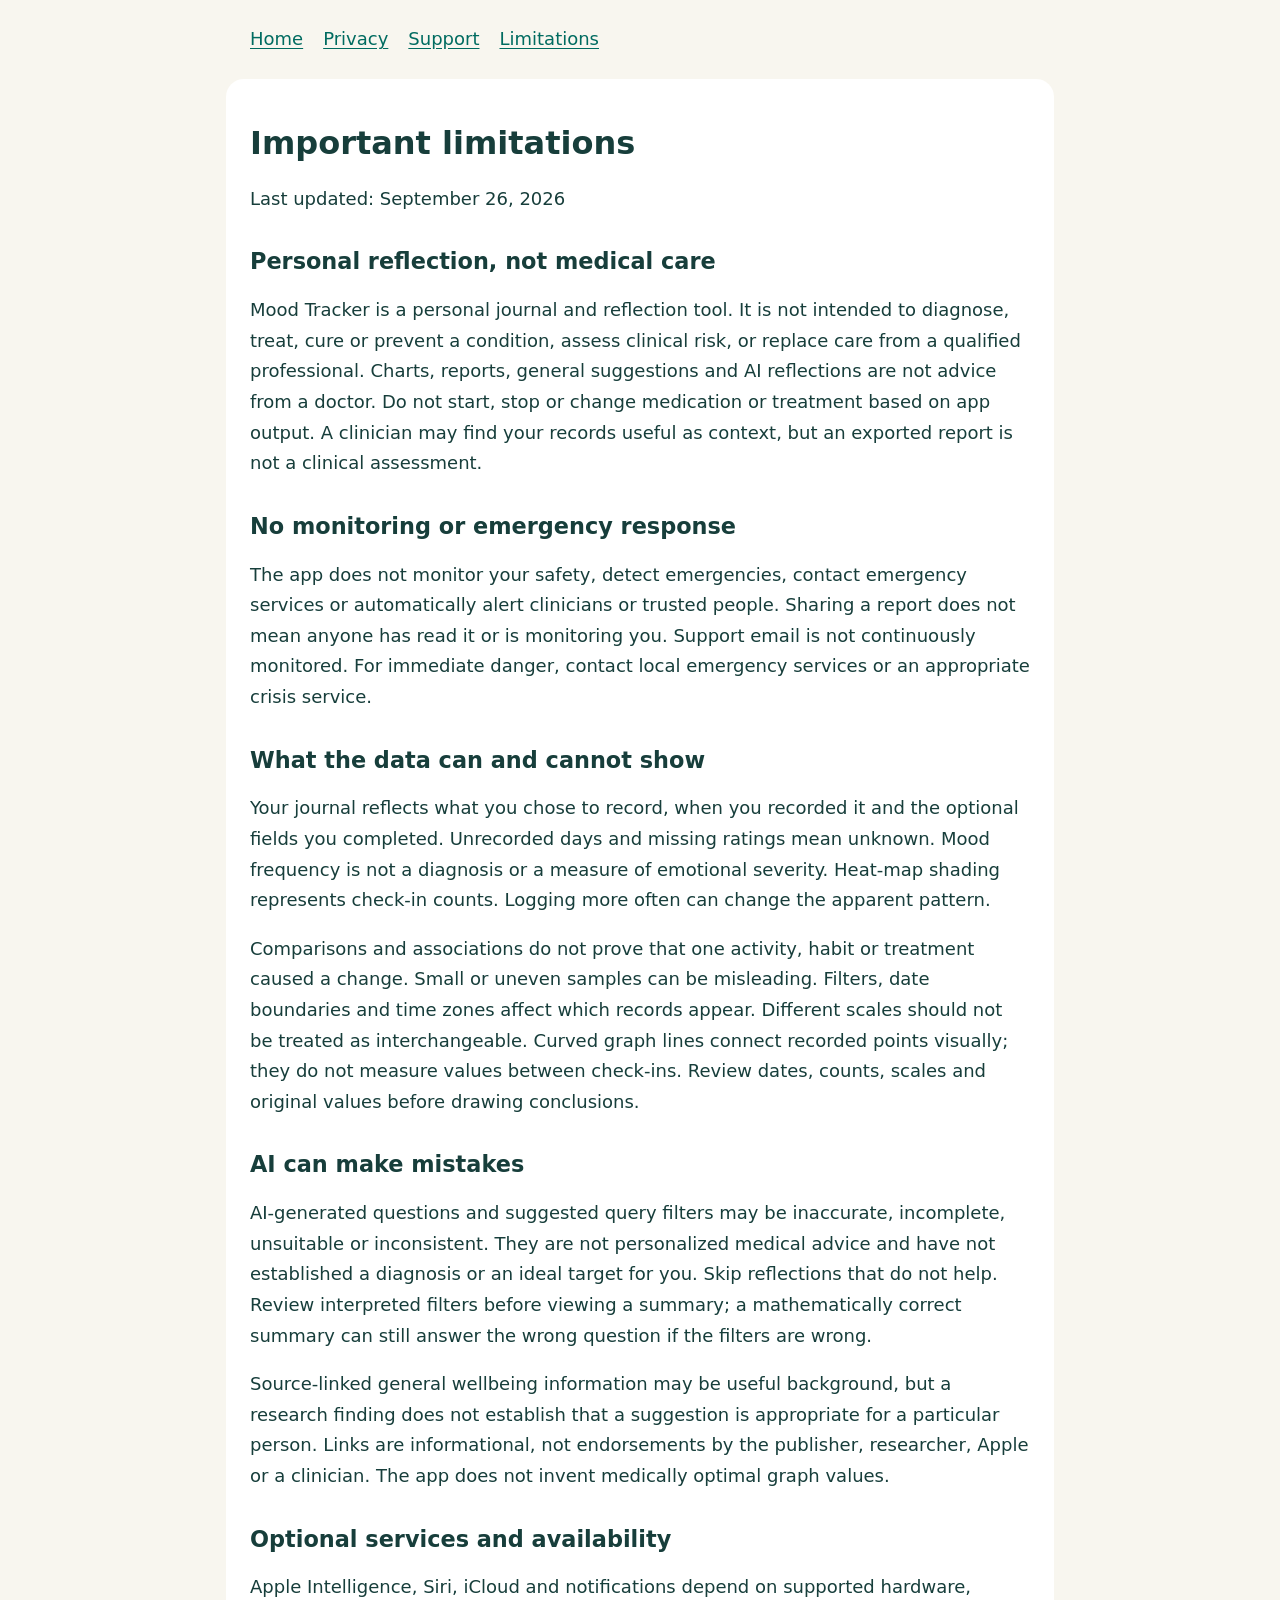
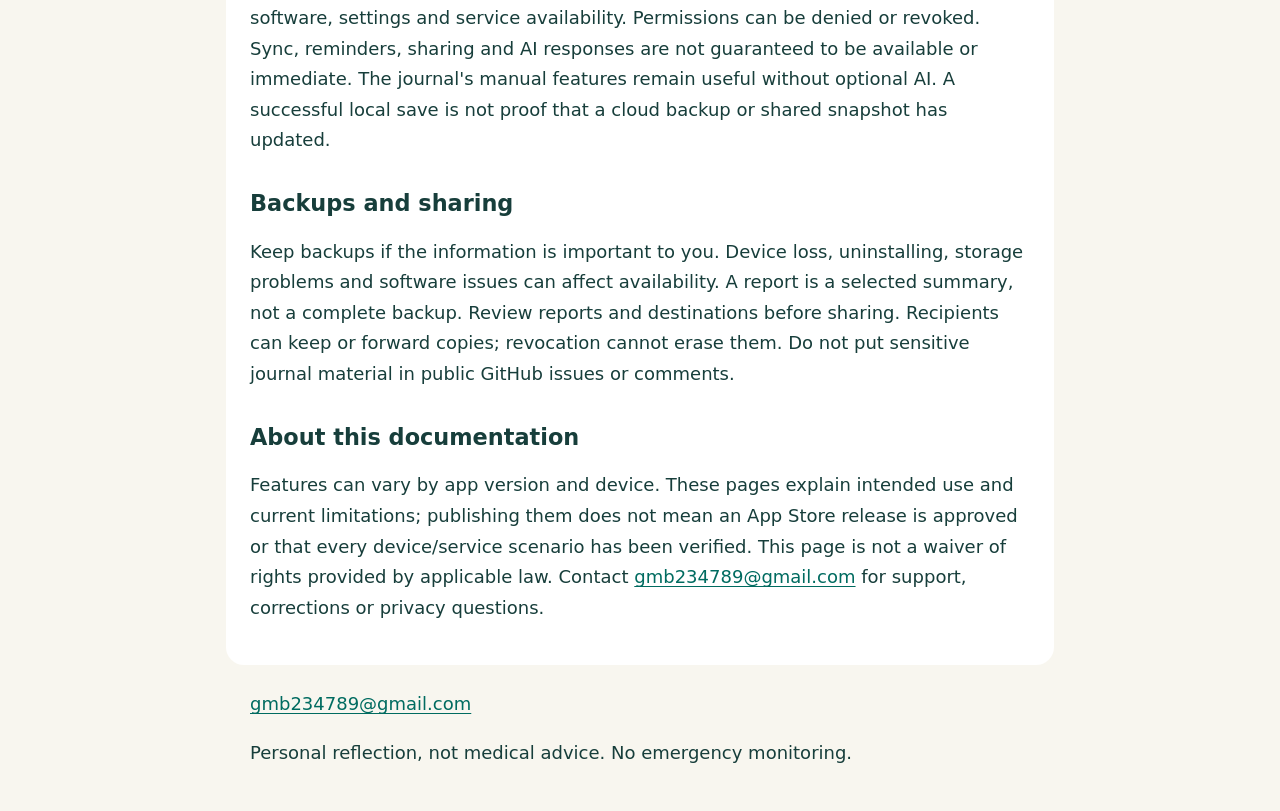
==== disclaimers.html @ d12b11f5 "Publish Mood Tracker privacy, support and feature limitations" ====
<!doctype html>
<html lang="en"><head><meta charset="utf-8"><meta name="viewport" content="width=device-width,initial-scale=1"><title>Important limitations | Mood Tracker</title><meta name="description" content="Mood Tracker privacy, support and important limitations."><link rel="stylesheet" href="style.css"></head><body><header><nav aria-label="Main"><a href="index.html">Home</a><a href="privacy.html">Privacy</a><a href="support.html">Support</a><a href="disclaimers.html">Limitations</a></nav></header><main id="main"><h1>Important limitations</h1>
<p>Last updated: September 26, 2026</p>
<h2>Personal reflection, not medical care</h2>
<p>Mood Tracker is a personal journal and reflection tool. It is not intended to diagnose, treat, cure or prevent a condition, assess clinical risk, or replace care from a qualified professional. Charts, reports, general suggestions and AI reflections are not advice from a doctor. Do not start, stop or change medication or treatment based on app output. A clinician may find your records useful as context, but an exported report is not a clinical assessment.</p>
<h2>No monitoring or emergency response</h2>
<p>The app does not monitor your safety, detect emergencies, contact emergency services or automatically alert clinicians or trusted people. Sharing a report does not mean anyone has read it or is monitoring you. Support email is not continuously monitored. For immediate danger, contact local emergency services or an appropriate crisis service.</p>
<h2>What the data can and cannot show</h2>
<p>Your journal reflects what you chose to record, when you recorded it and the optional fields you completed. Unrecorded days and missing ratings mean unknown. Mood frequency is not a diagnosis or a measure of emotional severity. Heat-map shading represents check-in counts. Logging more often can change the apparent pattern.</p>
<p>Comparisons and associations do not prove that one activity, habit or treatment caused a change. Small or uneven samples can be misleading. Filters, date boundaries and time zones affect which records appear. Different scales should not be treated as interchangeable. Curved graph lines connect recorded points visually; they do not measure values between check-ins. Review dates, counts, scales and original values before drawing conclusions.</p>
<h2>AI can make mistakes</h2>
<p>AI-generated questions and suggested query filters may be inaccurate, incomplete, unsuitable or inconsistent. They are not personalized medical advice and have not established a diagnosis or an ideal target for you. Skip reflections that do not help. Review interpreted filters before viewing a summary; a mathematically correct summary can still answer the wrong question if the filters are wrong.</p>
<p>Source-linked general wellbeing information may be useful background, but a research finding does not establish that a suggestion is appropriate for a particular person. Links are informational, not endorsements by the publisher, researcher, Apple or a clinician. The app does not invent medically optimal graph values.</p>
<h2>Optional services and availability</h2>
<p>Apple Intelligence, Siri, iCloud and notifications depend on supported hardware, software, settings and service availability. Permissions can be denied or revoked. Sync, reminders, sharing and AI responses are not guaranteed to be available or immediate. The journal&#x27;s manual features remain useful without optional AI. A successful local save is not proof that a cloud backup or shared snapshot has updated.</p>
<h2>Backups and sharing</h2>
<p>Keep backups if the information is important to you. Device loss, uninstalling, storage problems and software issues can affect availability. A report is a selected summary, not a complete backup. Review reports and destinations before sharing. Recipients can keep or forward copies; revocation cannot erase them. Do not put sensitive journal material in public GitHub issues or comments.</p>
<h2>About this documentation</h2>
<p>Features can vary by app version and device. These pages explain intended use and current limitations; publishing them does not mean an App Store release is approved or that every device/service scenario has been verified. This page is not a waiver of rights provided by applicable law. Contact <a href="mailto:gmb234789@gmail.com">gmb234789@gmail.com</a> for support, corrections or privacy questions.</p></main><footer><a href="mailto:gmb234789@gmail.com">gmb234789@gmail.com</a><p>Personal reflection, not medical advice. No emergency monitoring.</p></footer></body></html>
---- style.css ----
html{color-scheme:light}body{margin:0;background:#f8f6ef;color:#173e3b;font:1.125rem/1.7 system-ui,-apple-system,sans-serif}main,header,footer{max-width:780px;margin:auto;padding:24px}main{background:white;border-radius:18px}h1{font-size:2rem;line-height:1.2}h2{font-size:1.4rem;line-height:1.35;margin-top:2rem}a{color:#006b60;text-underline-offset:3px}a:focus-visible{outline:3px solid #8d5600;outline-offset:4px}nav{display:flex;flex-wrap:wrap;gap:20px}li{margin-bottom:12px}p,a{overflow-wrap:anywhere}@media(max-width:500px){main,header,footer{padding:20px}h1{font-size:1.8rem}}
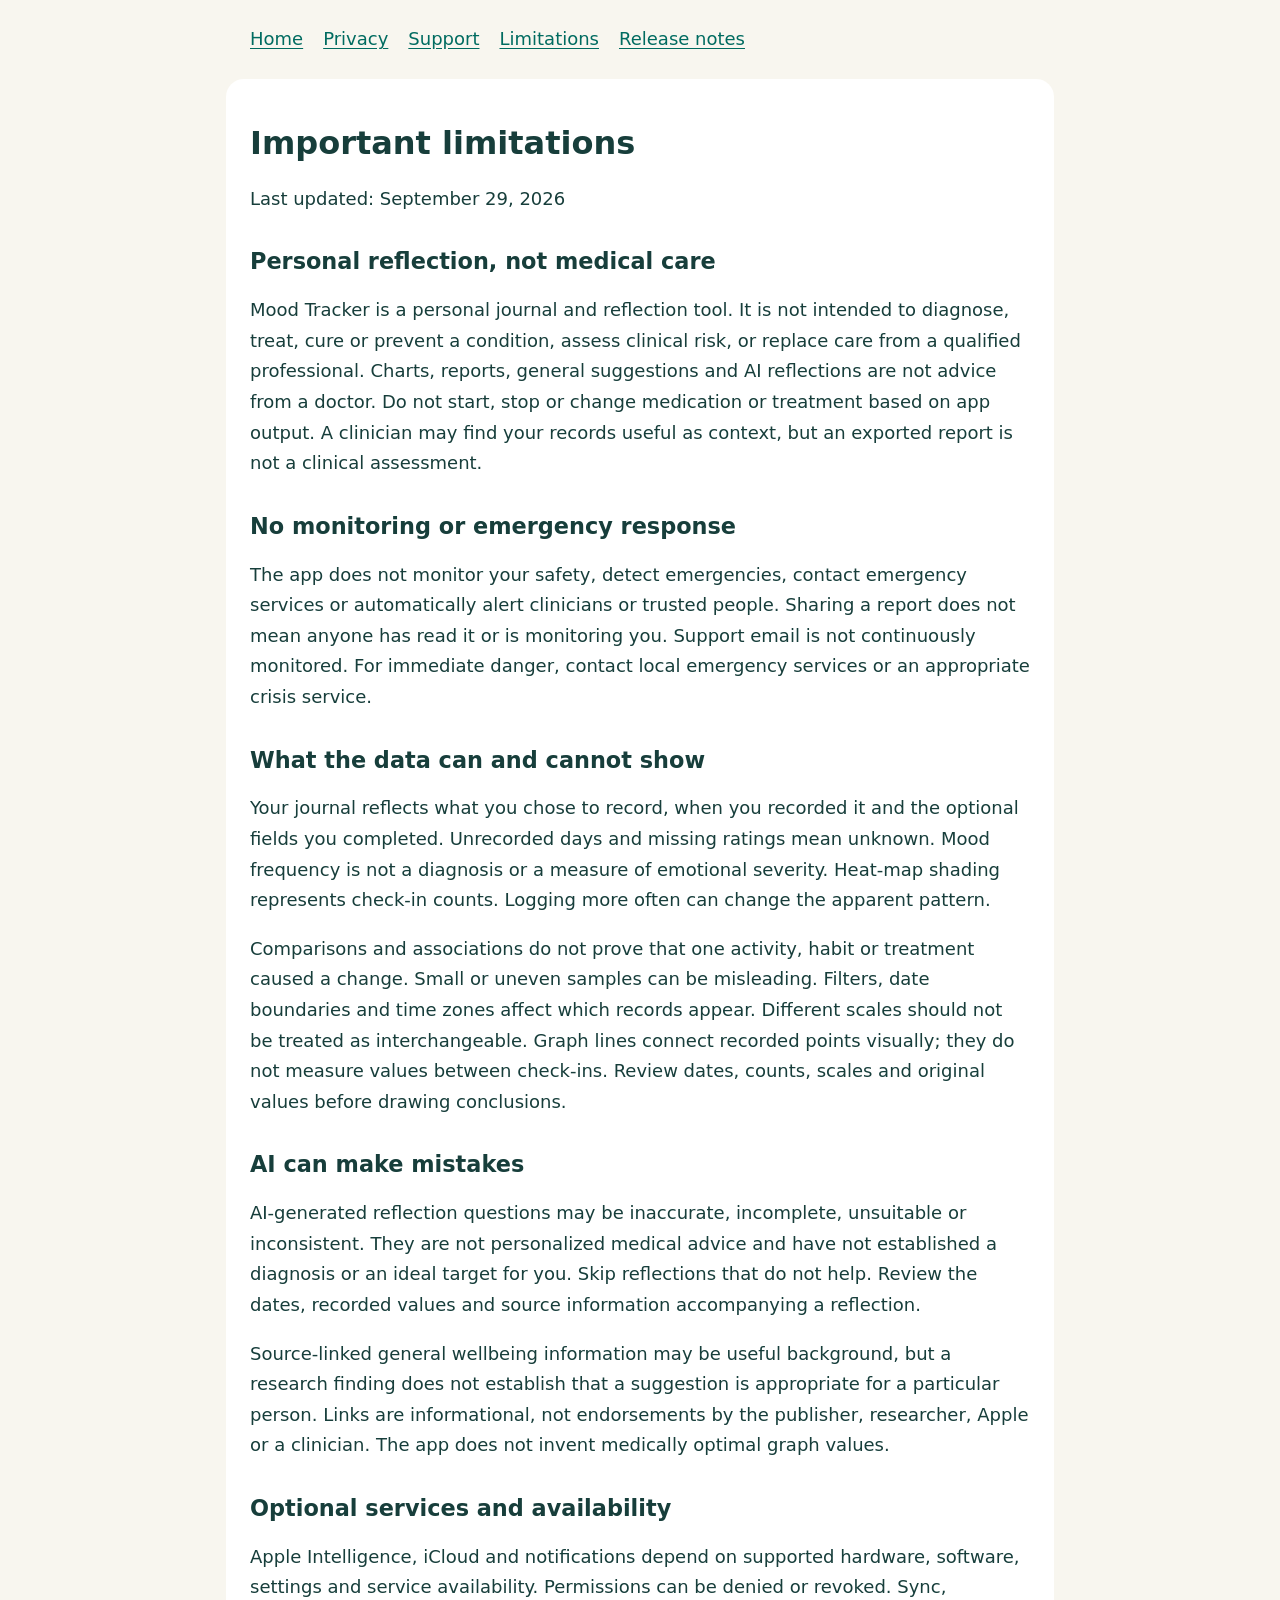
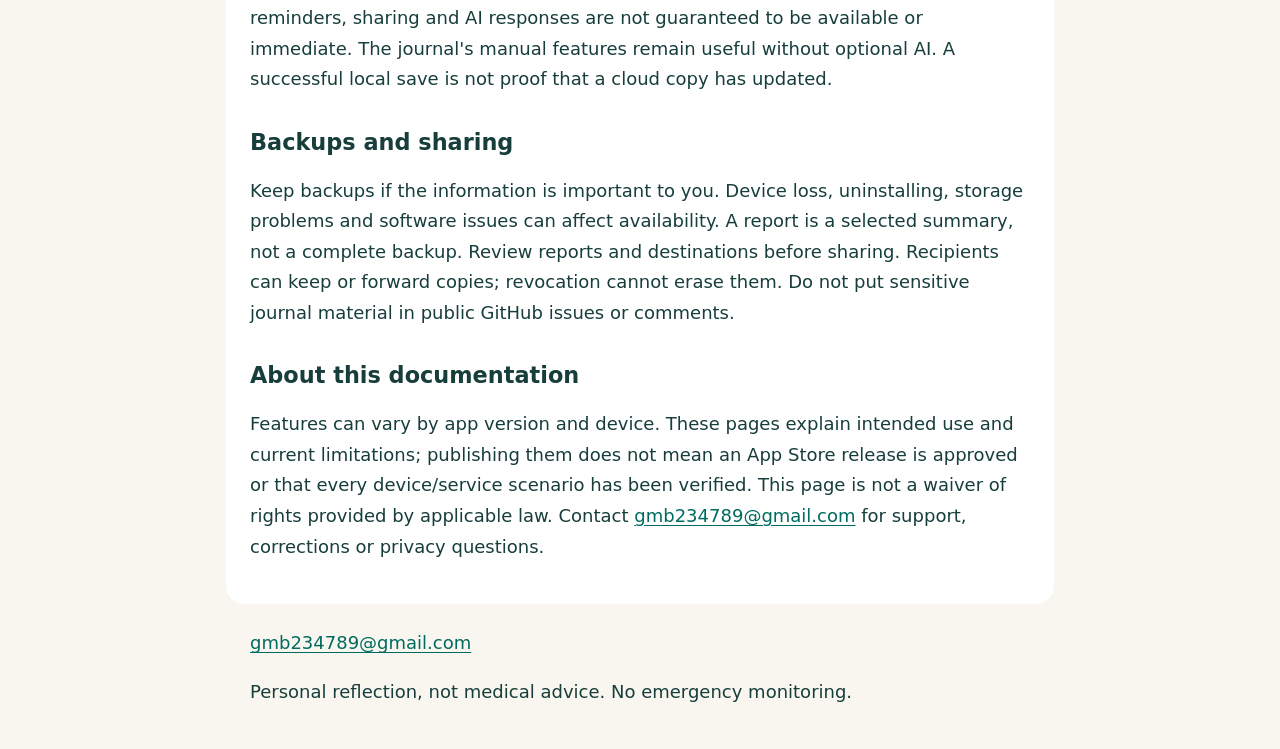
==== commit 4eb21794: "Update privacy and support for current release candidate" ====
--- a/disclaimers.html
+++ b/disclaimers.html
@@ -1,18 +1,18 @@
 <!doctype html>
-<html lang="en"><head><meta charset="utf-8"><meta name="viewport" content="width=device-width,initial-scale=1"><title>Important limitations | Mood Tracker</title><meta name="description" content="Mood Tracker privacy, support and important limitations."><link rel="stylesheet" href="style.css"></head><body><header><nav aria-label="Main"><a href="index.html">Home</a><a href="privacy.html">Privacy</a><a href="support.html">Support</a><a href="disclaimers.html">Limitations</a></nav></header><main id="main"><h1>Important limitations</h1>
-<p>Last updated: September 26, 2026</p>
+<html lang="en"><head><meta charset="utf-8"><meta name="viewport" content="width=device-width,initial-scale=1"><title>Important limitations | Mood Tracker</title><meta name="description" content="Mood Tracker privacy, support, release notes and important limitations."><link rel="stylesheet" href="style.css"></head><body><header><nav aria-label="Main"><a href="index.html">Home</a><a href="privacy.html">Privacy</a><a href="support.html">Support</a><a href="disclaimers.html">Limitations</a><a href="release-notes.html">Release notes</a></nav></header><main id="main"><h1>Important limitations</h1>
+<p>Last updated: September 29, 2026</p>
 <h2>Personal reflection, not medical care</h2>
 <p>Mood Tracker is a personal journal and reflection tool. It is not intended to diagnose, treat, cure or prevent a condition, assess clinical risk, or replace care from a qualified professional. Charts, reports, general suggestions and AI reflections are not advice from a doctor. Do not start, stop or change medication or treatment based on app output. A clinician may find your records useful as context, but an exported report is not a clinical assessment.</p>
 <h2>No monitoring or emergency response</h2>
 <p>The app does not monitor your safety, detect emergencies, contact emergency services or automatically alert clinicians or trusted people. Sharing a report does not mean anyone has read it or is monitoring you. Support email is not continuously monitored. For immediate danger, contact local emergency services or an appropriate crisis service.</p>
 <h2>What the data can and cannot show</h2>
 <p>Your journal reflects what you chose to record, when you recorded it and the optional fields you completed. Unrecorded days and missing ratings mean unknown. Mood frequency is not a diagnosis or a measure of emotional severity. Heat-map shading represents check-in counts. Logging more often can change the apparent pattern.</p>
-<p>Comparisons and associations do not prove that one activity, habit or treatment caused a change. Small or uneven samples can be misleading. Filters, date boundaries and time zones affect which records appear. Different scales should not be treated as interchangeable. Curved graph lines connect recorded points visually; they do not measure values between check-ins. Review dates, counts, scales and original values before drawing conclusions.</p>
+<p>Comparisons and associations do not prove that one activity, habit or treatment caused a change. Small or uneven samples can be misleading. Filters, date boundaries and time zones affect which records appear. Different scales should not be treated as interchangeable. Graph lines connect recorded points visually; they do not measure values between check-ins. Review dates, counts, scales and original values before drawing conclusions.</p>
 <h2>AI can make mistakes</h2>
-<p>AI-generated questions and suggested query filters may be inaccurate, incomplete, unsuitable or inconsistent. They are not personalized medical advice and have not established a diagnosis or an ideal target for you. Skip reflections that do not help. Review interpreted filters before viewing a summary; a mathematically correct summary can still answer the wrong question if the filters are wrong.</p>
+<p>AI-generated reflection questions may be inaccurate, incomplete, unsuitable or inconsistent. They are not personalized medical advice and have not established a diagnosis or an ideal target for you. Skip reflections that do not help. Review the dates, recorded values and source information accompanying a reflection.</p>
 <p>Source-linked general wellbeing information may be useful background, but a research finding does not establish that a suggestion is appropriate for a particular person. Links are informational, not endorsements by the publisher, researcher, Apple or a clinician. The app does not invent medically optimal graph values.</p>
 <h2>Optional services and availability</h2>
-<p>Apple Intelligence, Siri, iCloud and notifications depend on supported hardware, software, settings and service availability. Permissions can be denied or revoked. Sync, reminders, sharing and AI responses are not guaranteed to be available or immediate. The journal&#x27;s manual features remain useful without optional AI. A successful local save is not proof that a cloud backup or shared snapshot has updated.</p>
+<p>Apple Intelligence, iCloud and notifications depend on supported hardware, software, settings and service availability. Permissions can be denied or revoked. Sync, reminders, sharing and AI responses are not guaranteed to be available or immediate. The journal&#x27;s manual features remain useful without optional AI. A successful local save is not proof that a cloud copy has updated.</p>
 <h2>Backups and sharing</h2>
 <p>Keep backups if the information is important to you. Device loss, uninstalling, storage problems and software issues can affect availability. A report is a selected summary, not a complete backup. Review reports and destinations before sharing. Recipients can keep or forward copies; revocation cannot erase them. Do not put sensitive journal material in public GitHub issues or comments.</p>
 <h2>About this documentation</h2>
